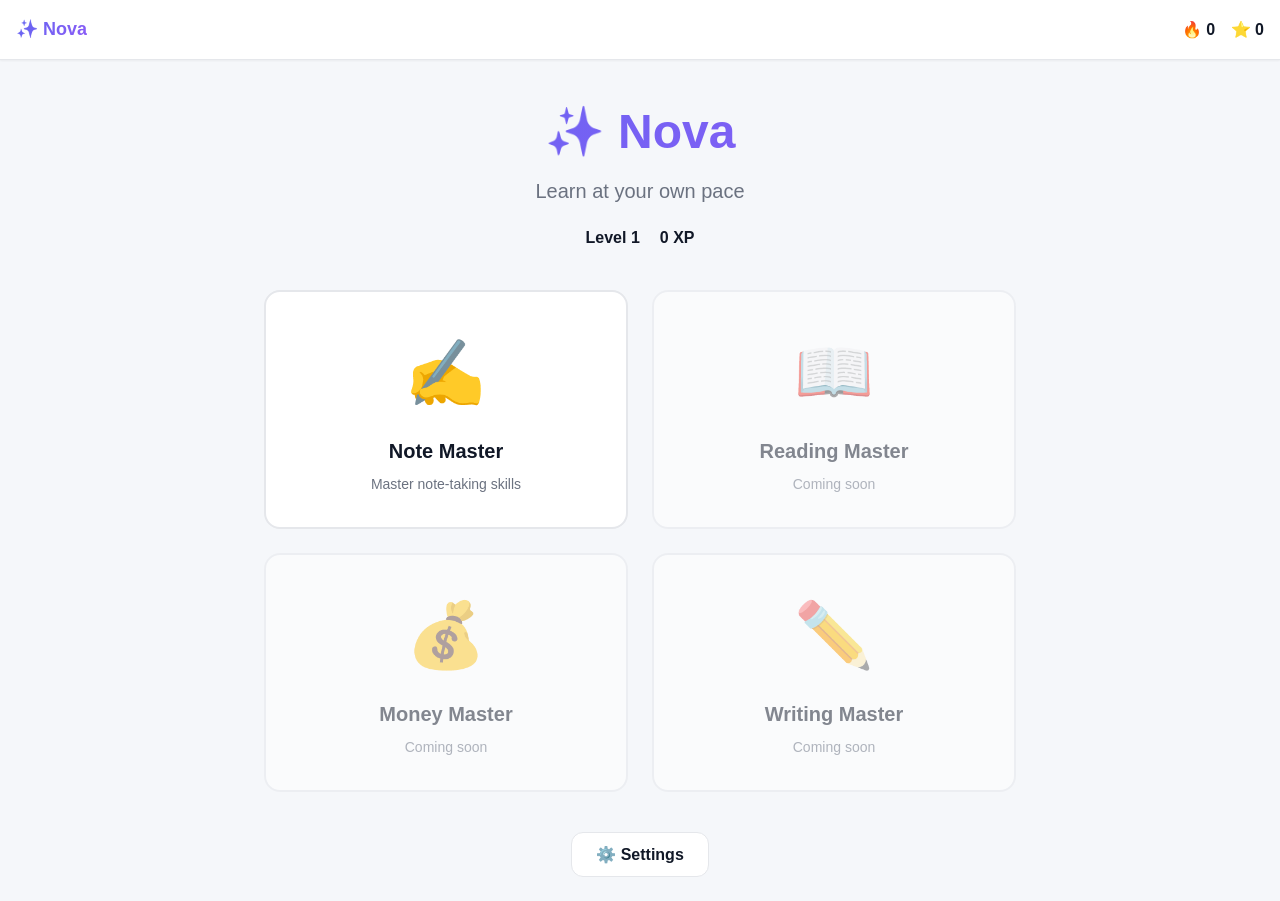
==== index.html @ aa2357e4 "Initial Initial" ====
<!DOCTYPE html>
<html lang="en">
<head>
    <meta charset="UTF-8">
    <meta name="viewport" content="width=device-width, initial-scale=1.0, maximum-scale=1.0, user-scalable=no">
    <meta name="description" content="Nova - Learn at your own pace">
    <meta name="theme-color" content="#6366f1">
    
    <title>Nova</title>
    
    <!-- Favicon -->
    <link rel="icon" type="image/png" href="assets/icons/nova-icon.png">
    
    <!-- CSS -->
    <link rel="stylesheet" href="css/reset.css">
    <link rel="stylesheet" href="css/variables.css">
    <link rel="stylesheet" href="css/core.css">
    <link rel="stylesheet" href="css/components.css">
    <link rel="stylesheet" href="css/themes.css">
    <link rel="stylesheet" href="css/linear-progress.css">
    
    <!-- Preload critical resources -->
    <link rel="preload" href="js/core/state.js" as="script">
    <link rel="preload" href="js/core/router.js" as="script">
</head>
<body>
    <!-- Main App Container -->
    <div id="app">
        
        <!-- Header -->
        <header id="header" class="header">
            <div class="header-left">
                <button id="backBtn" class="back-btn hidden" onclick="NovaRouter.goBack()">
                    ← Back
                </button>
                <button id="homeBtn" class="home-btn hidden" onclick="NovaRouter.navigate('home')">
                    🏠
                </button>
                <div id="headerTitle" class="header-title">
                    <span class="nova-logo">✨ Nova</span>
                </div>
            </div>
            <div class="header-right">
                <div id="stats" class="stats">
                    <span id="streakDisplay" class="stat-item">🔥 <span id="streak">0</span></span>
                    <span id="xpDisplay" class="stat-item">⭐ <span id="xp">0</span></span>
                </div>
                <button id="voiceBtn" class="voice-btn hidden" onclick="NovaAudio.readCurrentScreen()">
                    🔊
                </button>
            </div>
        </header>

        <!-- Progress Bar Container -->
        <div id="progress-container"></div>

        <!-- Main Content Area -->
        <main id="main-content" class="main-content">
            <!-- Content loads here dynamically -->
            <div class="loading-screen">
                <div class="loading-icon">✨</div>
                <div class="loading-text">Loading Nova...</div>
            </div>
        </main>

        <!-- Toast Notifications -->
        <div id="toast-container" class="toast-container"></div>

        <!-- Modal Container -->
        <div id="modal-overlay" class="modal-overlay hidden"></div>
        <div id="modal-container" class="modal-container hidden"></div>

    </div>

    <!-- Core Scripts -->
    <script src="js/core/state.js"></script>
    <script src="js/core/storage.js"></script>
    <script src="js/core/router.js"></script>
    <script src="js/core/content-loader.js"></script>
    <script src="js/core/lesson-renderer.js"></script>
    <script src="js/core/linear-navigation.js"></script>

    <!-- Component Scripts -->
    <script src="js/components/modal.js"></script>
    <script src="js/components/audio.js"></script>
    <script src="js/components/toast.js"></script>

    <!-- System Scripts -->
    <script src="js/systems/gamification.js"></script>
    <script src="js/systems/progress.js"></script>
    <script src="js/systems/analytics.js"></script>

    <!-- Content Modules -->
    <script src="js/content/note-master/note-master.js"></script>

    <!-- App Initialization -->
    <script src="js/app.js"></script>

</body>
</html>
---- css/variables.css ----
/* Nova - CSS Variables */
:root {
    /* Primary Colors - Nova Purple/Indigo */
    --primary-color: #6366f1;
    --primary-hover: #4f46e5;
    --primary-light: #818cf8;
    --primary-dark: #3730a3;
    
    /* Secondary Colors */
    --secondary-color: #8b5cf6;
    --accent-color: #ec4899;
    --success-color: #10b981;
    --warning-color: #f59e0b;
    --error-color: #ef4444;
    
    /* Neutral Colors */
    --bg-color: #f5f7fa;
    --surface-color: #ffffff;
    --border-color: #e5e7eb;
    --text-primary: #111827;
    --text-secondary: #6b7280;
    --text-tertiary: #9ca3af;
    
    /* Spacing */
    --spacing-xs: 4px;
    --spacing-sm: 8px;
    --spacing-md: 16px;
    --spacing-lg: 24px;
    --spacing-xl: 32px;
    --spacing-2xl: 48px;
    
    /* Border Radius */
    --radius-sm: 8px;
    --radius-md: 12px;
    --radius-lg: 16px;
    --radius-xl: 24px;
    --radius-full: 9999px;
    
    /* Shadows */
    --shadow-sm: 0 1px 2px 0 rgba(0, 0, 0, 0.05);
    --shadow-md: 0 4px 6px -1px rgba(0, 0, 0, 0.1);
    --shadow-lg: 0 10px 15px -3px rgba(0, 0, 0, 0.1);
    --shadow-xl: 0 20px 25px -5px rgba(0, 0, 0, 0.1);
    
    /* Transitions */
    --transition-fast: 150ms ease;
    --transition-base: 300ms ease;
    --transition-slow: 500ms ease;
    
    /* Z-index */
    --z-base: 1;
    --z-dropdown: 10;
    --z-sticky: 100;
    --z-modal: 1000;
    --z-toast: 2000;
    
    /* Typography */
    --font-size-xs: 12px;
    --font-size-sm: 14px;
    --font-size-base: 16px;
    --font-size-lg: 18px;
    --font-size-xl: 20px;
    --font-size-2xl: 24px;
    --font-size-3xl: 30px;
    --font-size-4xl: 36px;
    
    --font-weight-normal: 400;
    --font-weight-medium: 500;
    --font-weight-semibold: 600;
    --font-weight-bold: 700;
    
    /* Header */
    --header-height: 60px;
}

/* Dark mode support */
@media (prefers-color-scheme: dark) {
    :root {
        --bg-color: #111827;
        --surface-color: #1f2937;
        --border-color: #374151;
        --text-primary: #f9fafb;
        --text-secondary: #d1d5db;
        --text-tertiary: #9ca3af;
    }
}
---- css/core.css ----
/* ==========================================
   NOVA - CORE STYLES
   Layout, typography, base elements
   ========================================== */

/* App Container */
#app {
    min-height: 100vh;
    display: flex;
    flex-direction: column;
    background: var(--bg-color);
}

/* Header */
.header {
    height: var(--header-height);
    background: var(--surface-color);
    border-bottom: 1px solid var(--border-color);
    padding: 0 var(--spacing-md);
    display: flex;
    align-items: center;
    justify-content: space-between;
    position: sticky;
    top: 0;
    z-index: var(--z-sticky);
    box-shadow: var(--shadow-sm);
}

.header-left,
.header-right {
    display: flex;
    align-items: center;
    gap: var(--spacing-sm);
}

.header-title {
    font-size: var(--font-size-lg);
    font-weight: var(--font-weight-semibold);
    color: var(--text-primary);
}

.nova-logo {
    background: linear-gradient(135deg, var(--primary-color) 0%, var(--secondary-color) 100%);
    -webkit-background-clip: text;
    -webkit-text-fill-color: transparent;
    background-clip: text;
    font-weight: var(--font-weight-bold);
}

/* Buttons */
.back-btn,
.home-btn,
.voice-btn {
    padding: var(--spacing-sm) var(--spacing-md);
    background: transparent;
    border: 1px solid var(--border-color);
    border-radius: var(--radius-sm);
    color: var(--text-secondary);
    font-size: var(--font-size-sm);
    font-weight: var(--font-weight-medium);
    cursor: pointer;
    transition: all var(--transition-fast);
}

.back-btn:hover,
.home-btn:hover,
.voice-btn:hover {
    background: var(--bg-color);
    border-color: var(--primary-color);
    color: var(--primary-color);
}

.btn {
    padding: 12px 24px;
    border-radius: var(--radius-md);
    font-size: var(--font-size-base);
    font-weight: var(--font-weight-semibold);
    cursor: pointer;
    transition: all var(--transition-fast);
    border: none;
    outline: none;
}

.btn-primary {
    background: var(--primary-color);
    color: white;
}

.btn-primary:hover {
    background: var(--primary-hover);
    transform: translateY(-2px);
    box-shadow: var(--shadow-md);
}

.btn-secondary {
    background: var(--surface-color);
    color: var(--text-primary);
    border: 1px solid var(--border-color);
}

.btn-secondary:hover {
    border-color: var(--primary-color);
    color: var(--primary-color);
}

/* Stats Display */
.stats {
    display: flex;
    gap: var(--spacing-md);
}

.stat-item {
    font-size: var(--font-size-base);
    font-weight: var(--font-weight-semibold);
    color: var(--text-primary);
    display: flex;
    align-items: center;
    gap: 4px;
}

/* Main Content */
.main-content {
    flex: 1;
    padding: var(--spacing-lg);
    max-width: 800px;
    margin: 0 auto;
    width: 100%;
}

/* Loading Screen */
.loading-screen {
    display: flex;
    flex-direction: column;
    align-items: center;
    justify-content: center;
    min-height: 400px;
    gap: var(--spacing-md);
}

.loading-icon {
    font-size: 64px;
    animation: pulse 2s ease-in-out infinite;
}

@keyframes pulse {
    0%, 100% { transform: scale(1); opacity: 1; }
    50% { transform: scale(1.1); opacity: 0.8; }
}

.loading-text {
    font-size: var(--font-size-lg);
    color: var(--text-secondary);
    font-weight: var(--font-weight-medium);
}

/* Utility Classes */
.hidden {
    display: none !important;
}

.text-center {
    text-align: center;
}

.mt-sm { margin-top: var(--spacing-sm); }
.mt-md { margin-top: var(--spacing-md); }
.mt-lg { margin-top: var(--spacing-lg); }

.mb-sm { margin-bottom: var(--spacing-sm); }
.mb-md { margin-bottom: var(--spacing-md); }
.mb-lg { margin-bottom: var(--spacing-lg); }

/* Mobile Responsive */
@media (max-width: 768px) {
    .header {
        padding: 0 var(--spacing-sm);
    }
    
    .header-title {
        font-size: var(--font-size-base);
    }
    
    .main-content {
        padding: var(--spacing-md);
    }
    
    .back-btn,
    .home-btn {
        padding: var(--spacing-xs) var(--spacing-sm);
        font-size: var(--font-size-xs);
    }
}
---- css/components.css ----
/* ==========================================
   NOVA - COMPONENT STYLES
   Cards, modals, toasts, forms
   ========================================== */

/* Skill Cards */
.skills-grid {
    display: grid;
    grid-template-columns: repeat(auto-fill, minmax(280px, 1fr));
    gap: var(--spacing-lg);
    margin-top: var(--spacing-xl);
}

.skill-card {
    background: var(--surface-color);
    border: 2px solid var(--border-color);
    border-radius: var(--radius-lg);
    padding: var(--spacing-xl);
    cursor: pointer;
    transition: all var(--transition-base);
    text-align: center;
}

.skill-card:hover {
    border-color: var(--primary-color);
    transform: translateY(-4px);
    box-shadow: var(--shadow-lg);
}

.skill-icon {
    font-size: 64px;
    margin-bottom: var(--spacing-md);
}

.skill-name {
    font-size: var(--font-size-xl);
    font-weight: var(--font-weight-bold);
    color: var(--text-primary);
    margin-bottom: var(--spacing-sm);
}

.skill-desc {
    font-size: var(--font-size-sm);
    color: var(--text-secondary);
}

/* Lesson Cards */
.lesson-card {
    background: var(--surface-color);
    border-radius: var(--radius-lg);
    padding: var(--spacing-xl);
    margin-bottom: var(--spacing-lg);
    box-shadow: var(--shadow-md);
}

.lesson-header {
    display: flex;
    align-items: center;
    gap: var(--spacing-md);
    margin-bottom: var(--spacing-lg);
}

.lesson-icon {
    font-size: 48px;
}

.lesson-title {
    font-size: var(--font-size-2xl);
    font-weight: var(--font-weight-bold);
    color: var(--text-primary);
    margin-bottom: 4px;
}

.lesson-subtitle {
    font-size: var(--font-size-base);
    color: var(--text-secondary);
}

.lesson-content {
    font-size: var(--font-size-lg);
    line-height: 1.6;
    color: var(--text-primary);
    margin-bottom: var(--spacing-xl);
}

/* Step Cards */
.step-card {
    background: var(--surface-color);
    border-radius: var(--radius-md);
    padding: var(--spacing-lg);
    margin-bottom: var(--spacing-md);
}

.step-icon {
    font-size: 32px;
    text-align: center;
    margin-bottom: var(--spacing-md);
}

.step-title {
    font-size: var(--font-size-xl);
    font-weight: var(--font-weight-semibold);
    text-align: center;
    margin-bottom: var(--spacing-md);
    color: var(--text-primary);
}

.step-text {
    font-size: var(--font-size-base);
    line-height: 1.6;
    color: var(--text-primary);
    margin-bottom: var(--spacing-sm);
}

/* Toast Notifications */
.toast-container {
    position: fixed;
    bottom: var(--spacing-lg);
    right: var(--spacing-lg);
    z-index: var(--z-toast);
    display: flex;
    flex-direction: column;
    gap: var(--spacing-sm);
}

.toast {
    background: var(--surface-color);
    border-radius: var(--radius-md);
    padding: var(--spacing-md) var(--spacing-lg);
    box-shadow: var(--shadow-xl);
    min-width: 300px;
    max-width: 400px;
    animation: slideInRight 0.3s ease;
    display: flex;
    align-items: center;
    gap: var(--spacing-sm);
}

@keyframes slideInRight {
    from {
        transform: translateX(100%);
        opacity: 0;
    }
    to {
        transform: translateX(0);
        opacity: 1;
    }
}

.toast.success {
    border-left: 4px solid var(--success-color);
}

.toast.error {
    border-left: 4px solid var(--error-color);
}

.toast.warning {
    border-left: 4px solid var(--warning-color);
}

.toast-icon {
    font-size: var(--font-size-xl);
}

.toast-message {
    flex: 1;
    font-size: var(--font-size-base);
    color: var(--text-primary);
}

/* Modal */
.modal-overlay {
    position: fixed;
    inset: 0;
    background: rgba(0, 0, 0, 0.5);
    z-index: var(--z-modal);
    display: flex;
    align-items: center;
    justify-content: center;
    animation: fadeIn 0.2s ease;
}

@keyframes fadeIn {
    from { opacity: 0; }
    to { opacity: 1; }
}

.modal-container {
    background: var(--surface-color);
    border-radius: var(--radius-lg);
    padding: var(--spacing-xl);
    max-width: 500px;
    width: 90%;
    max-height: 80vh;
    overflow-y: auto;
    box-shadow: var(--shadow-xl);
    animation: slideUp 0.3s ease;
}

@keyframes slideUp {
    from {
        transform: translateY(20px);
        opacity: 0;
    }
    to {
        transform: translateY(0);
        opacity: 1;
    }
}

.modal-header {
    display: flex;
    justify-content: space-between;
    align-items: center;
    margin-bottom: var(--spacing-lg);
}

.modal-title {
    font-size: var(--font-size-2xl);
    font-weight: var(--font-weight-bold);
    color: var(--text-primary);
}

.modal-close {
    font-size: var(--font-size-2xl);
    cursor: pointer;
    color: var(--text-secondary);
    background: none;
    border: none;
    padding: 0;
    line-height: 1;
}

.modal-close:hover {
    color: var(--text-primary);
}

.modal-content {
    font-size: var(--font-size-base);
    line-height: 1.6;
    color: var(--text-primary);
    margin-bottom: var(--spacing-lg);
}

.modal-footer {
    display: flex;
    gap: var(--spacing-sm);
    justify-content: flex-end;
}

/* Forms */
.form-group {
    margin-bottom: var(--spacing-md);
}

.form-label {
    display: block;
    font-size: var(--font-size-sm);
    font-weight: var(--font-weight-semibold);
    color: var(--text-primary);
    margin-bottom: var(--spacing-xs);
}

.form-input,
.form-textarea {
    width: 100%;
    padding: var(--spacing-sm) var(--spacing-md);
    border: 1px solid var(--border-color);
    border-radius: var(--radius-sm);
    font-size: var(--font-size-base);
    color: var(--text-primary);
    background: var(--surface-color);
    transition: all var(--transition-fast);
}

.form-input:focus,
.form-textarea:focus {
    outline: none;
    border-color: var(--primary-color);
    box-shadow: 0 0 0 3px rgba(99, 102, 241, 0.1);
}

.form-textarea {
    min-height: 100px;
    resize: vertical;
}

/* Practice Components */
.practice-area {
    background: var(--bg-color);
    border-radius: var(--radius-md);
    padding: var(--spacing-lg);
    margin: var(--spacing-lg) 0;
}

.interactive-word {
    display: inline-block;
    padding: 4px 8px;
    margin: 2px;
    border-radius: var(--radius-sm);
    cursor: pointer;
    transition: all var(--transition-fast);
    background: var(--surface-color);
    border: 2px solid var(--border-color);
}

.interactive-word:hover {
    border-color: var(--primary-color);
}

.interactive-word.selected {
    background: var(--primary-color);
    color: white;
    border-color: var(--primary-color);
}

.interactive-word.correct {
    background: var(--success-color);
    color: white;
    border-color: var(--success-color);
}

.interactive-word.incorrect {
    background: var(--error-color);
    color: white;
    border-color: var(--error-color);
}

/* Mobile Responsive */
@media (max-width: 768px) {
    .skills-grid {
        grid-template-columns: 1fr;
        gap: var(--spacing-md);
    }
    
    .skill-card {
        padding: var(--spacing-lg);
    }
    
    .toast-container {
        bottom: var(--spacing-sm);
        right: var(--spacing-sm);
        left: var(--spacing-sm);
    }
    
    .toast {
        min-width: auto;
        max-width: none;
    }
    
    .modal-container {
        padding: var(--spacing-lg);
    }
}
---- css/themes.css ----
/* ==========================================
   NOVA - THEME STYLES
   Color theme variations
   ========================================== */

/* Default Theme: Nova Purple (Power Mode) */
body {
    --theme-primary: #6366f1;
    --theme-primary-hover: #4f46e5;
    --theme-primary-light: #818cf8;
}

/* Theme Classes */
body.theme-power {
    --primary-color: #6366f1;
    --primary-hover: #4f46e5;
    --primary-light: #818cf8;
    --primary-dark: #3730a3;
}

body.theme-chill {
    --primary-color: #ff9500;
    --primary-hover: #e68600;
    --primary-light: #ffab33;
    --primary-dark: #cc7700;
}

body.theme-focus {
    --primary-color: #3b82f6;
    --primary-hover: #2563eb;
    --primary-light: #60a5fa;
    --primary-dark: #1d4ed8;
}

body.theme-party {
    --primary-color: #d53f8c;
    --primary-hover: #b83280;
    --primary-light: #ed64a6;
    --primary-dark: #97266d;
}

/* Theme Selector */
.theme-selector {
    display: flex;
    gap: var(--spacing-sm);
    padding: var(--spacing-md);
    background: var(--surface-color);
    border-radius: var(--radius-md);
    margin-bottom: var(--spacing-lg);
}

.theme-option {
    width: 40px;
    height: 40px;
    border-radius: var(--radius-full);
    cursor: pointer;
    border: 3px solid transparent;
    transition: all var(--transition-fast);
}

.theme-option:hover {
    transform: scale(1.1);
}

.theme-option.active {
    border-color: var(--text-primary);
    transform: scale(1.15);
}

.theme-option.power {
    background: linear-gradient(135deg, #6366f1 0%, #8b5cf6 100%);
}

.theme-option.chill {
    background: linear-gradient(135deg, #ff9500 0%, #ffab33 100%);
}

.theme-option.focus {
    background: linear-gradient(135deg, #3b82f6 0%, #60a5fa 100%);
}

.theme-option.party {
    background: linear-gradient(135deg, #d53f8c 0%, #ed64a6 100%);
}

/* Gradient Accents */
.gradient-text {
    background: linear-gradient(135deg, var(--primary-color) 0%, var(--secondary-color) 100%);
    -webkit-background-clip: text;
    -webkit-text-fill-color: transparent;
    background-clip: text;
}

.gradient-bg {
    background: linear-gradient(135deg, var(--primary-color) 0%, var(--secondary-color) 100%);
}

.gradient-border {
    border-image: linear-gradient(135deg, var(--primary-color) 0%, var(--secondary-color) 100%) 1;
}

/* Dark Mode Support */
@media (prefers-color-scheme: dark) {
    body {
        --bg-color: #0f172a;
        --surface-color: #1e293b;
        --border-color: #334155;
        --text-primary: #f1f5f9;
        --text-secondary: #cbd5e1;
        --text-tertiary: #94a3b8;
    }
}

/* Theme Transitions */
body,
.header,
.skill-card,
.lesson-card,
.btn {
    transition: background-color var(--transition-base),
                color var(--transition-base),
                border-color var(--transition-base);
}
---- css/linear-progress.css ----
/* ==========================================
   LINEAR PROGRESS STYLES
   Add to css/components.css
   ========================================== */

/* Progress Container */
#progress-container {
    position: sticky;
    top: 60px; /* Below header */
    z-index: 99;
    background: var(--bg-color);
    padding: 12px 16px 0 16px;
}

.linear-progress {
    background: white;
    border-radius: 12px;
    padding: 12px 16px;
    box-shadow: 0 2px 8px rgba(0,0,0,0.08);
}

.progress-text {
    font-size: 13px;
    font-weight: 600;
    color: #333;
    margin-bottom: 8px;
    text-align: center;
}

.progress-bar-container {
    height: 6px;
    background: #e5e5e5;
    border-radius: 3px;
    overflow: hidden;
    margin-bottom: 6px;
}

.progress-bar-fill {
    height: 100%;
    background: var(--primary-color);
    border-radius: 3px;
    transition: width 0.5s ease;
}

.progress-next {
    font-size: 11px;
    color: #666;
    text-align: center;
}

/* ==========================================
   COMPLETION SCREEN
   ========================================== */

.completion-screen {
    text-align: center;
    padding: 60px 20px;
    animation: fadeIn 0.5s ease;
}

@keyframes fadeIn {
    from { opacity: 0; transform: translateY(20px); }
    to { opacity: 1; transform: translateY(0); }
}

.completion-icon {
    font-size: 100px;
    margin-bottom: 24px;
    animation: bounce 1s ease;
}

@keyframes bounce {
    0%, 100% { transform: scale(1); }
    50% { transform: scale(1.1); }
}

.completion-screen h1 {
    font-size: 32px;
    font-weight: 700;
    margin-bottom: 12px;
    color: #333;
}

.completion-screen p {
    font-size: 18px;
    color: #666;
    margin-bottom: 40px;
}

.completion-stats {
    display: flex;
    justify-content: center;
    gap: 40px;
    margin-bottom: 40px;
    flex-wrap: wrap;
}

.stat {
    text-align: center;
    min-width: 100px;
}

.stat-value {
    font-size: 48px;
    font-weight: 700;
    color: var(--primary-color);
    margin-bottom: 8px;
    line-height: 1;
}

.stat-label {
    font-size: 14px;
    color: #666;
    font-weight: 500;
}

.completion-screen .btn {
    min-width: 200px;
    margin: 8px;
}

/* ==========================================
   PROGRESS VIEW
   ========================================== */

.progress-view {
    padding: 20px;
    animation: slideIn 0.3s ease;
}

@keyframes slideIn {
    from { opacity: 0; transform: translateX(-20px); }
    to { opacity: 1; transform: translateX(0); }
}

.progress-view h2 {
    font-size: 24px;
    font-weight: 700;
    margin-bottom: 20px;
    color: #333;
}

.big-progress {
    background: white;
    border-radius: 16px;
    padding: 24px;
    margin-bottom: 32px;
    box-shadow: 0 2px 12px rgba(0,0,0,0.1);
}

.big-progress-bar {
    height: 20px;
    background: #e5e5e5;
    border-radius: 10px;
    overflow: hidden;
    margin-bottom: 16px;
}

.big-progress-fill {
    height: 100%;
    background: linear-gradient(90deg, var(--primary-color) 0%, #4ade80 100%);
    border-radius: 10px;
    transition: width 0.8s ease;
}

.big-progress-text {
    font-size: 20px;
    font-weight: 600;
    color: #333;
    text-align: center;
}

.progress-breakdown {
    margin-bottom: 24px;
}

.progress-breakdown h3 {
    font-size: 18px;
    font-weight: 600;
    margin-bottom: 16px;
    color: #333;
}

.completed-items {
    background: white;
    border-radius: 12px;
    padding: 8px;
    box-shadow: 0 2px 8px rgba(0,0,0,0.08);
    max-height: 400px;
    overflow-y: auto;
}

.completed-item {
    display: flex;
    align-items: center;
    padding: 12px;
    border-bottom: 1px solid #f5f5f5;
    transition: background 0.2s ease;
}

.completed-item:hover {
    background: #fafafa;
}

.completed-item:last-child {
    border-bottom: none;
}

.item-icon {
    font-size: 24px;
    margin-right: 12px;
    flex-shrink: 0;
}

.item-name {
    flex: 1;
    font-size: 15px;
    color: #333;
    font-weight: 500;
}

.item-check {
    color: var(--primary-color);
    font-size: 20px;
    font-weight: 700;
    flex-shrink: 0;
}

/* ==========================================
   MOBILE OPTIMIZATIONS
   ========================================== */

@media (max-width: 768px) {
    #progress-container {
        top: 50px;
        padding: 8px 12px 0 12px;
    }

    .linear-progress {
        padding: 10px 12px;
    }

    .progress-text {
        font-size: 12px;
    }

    .progress-next {
        font-size: 10px;
    }

    .completion-screen {
        padding: 40px 16px;
    }

    .completion-icon {
        font-size: 80px;
    }

    .completion-screen h1 {
        font-size: 28px;
    }

    .completion-stats {
        gap: 24px;
    }

    .stat-value {
        font-size: 36px;
    }

    .stat-label {
        font-size: 12px;
    }

    .big-progress-text {
        font-size: 16px;
    }

    .item-name {
        font-size: 14px;
    }
}

/* ==========================================
   DARK MODE (Optional)
   ========================================== */

@media (prefers-color-scheme: dark) {
    .linear-progress {
        background: #1a1a1a;
    }

    .progress-text,
    .big-progress-text,
    .completion-screen h1,
    .item-name {
        color: #e5e5e5;
    }

    .progress-next,
    .completion-screen p,
    .stat-label {
        color: #999;
    }

    .progress-bar-container,
    .big-progress-bar {
        background: #2a2a2a;
    }

    .big-progress,
    .completed-items {
        background: #1a1a1a;
        box-shadow: 0 2px 12px rgba(0,0,0,0.3);
    }

    .completed-item {
        border-bottom-color: #2a2a2a;
    }

    .completed-item:hover {
        background: #222;
    }
}
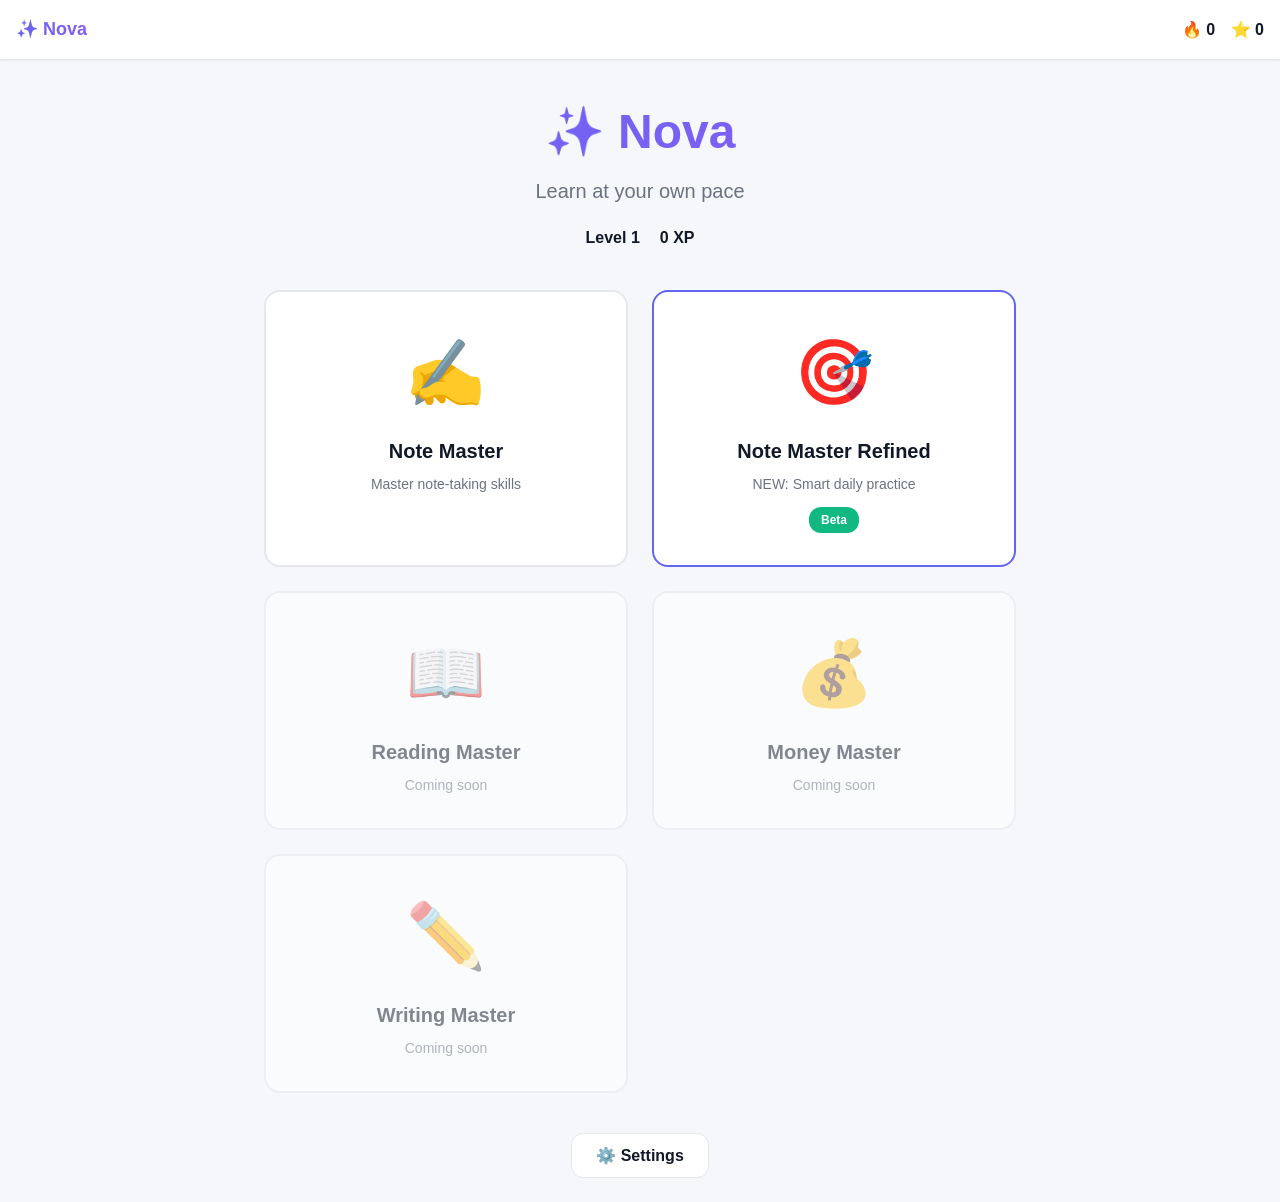
==== commit 0902b7a9: "Add repetition and refined lesson scripts to index.html" ====
--- a/index.html
+++ b/index.html
@@ -89,9 +89,12 @@
     <script src="js/systems/gamification.js"></script>
     <script src="js/systems/progress.js"></script>
     <script src="js/systems/analytics.js"></script>
+    <script src="js/systems/repetition.js"></script> 
 
     <!-- Content Modules -->
     <script src="js/content/note-master/note-master.js"></script>
+    <!-- Refined Lesson System -->
+<script src="js/core/refined-lesson-renderer.js"></script> 
 
     <!-- App Initialization -->
     <script src="js/app.js"></script>
